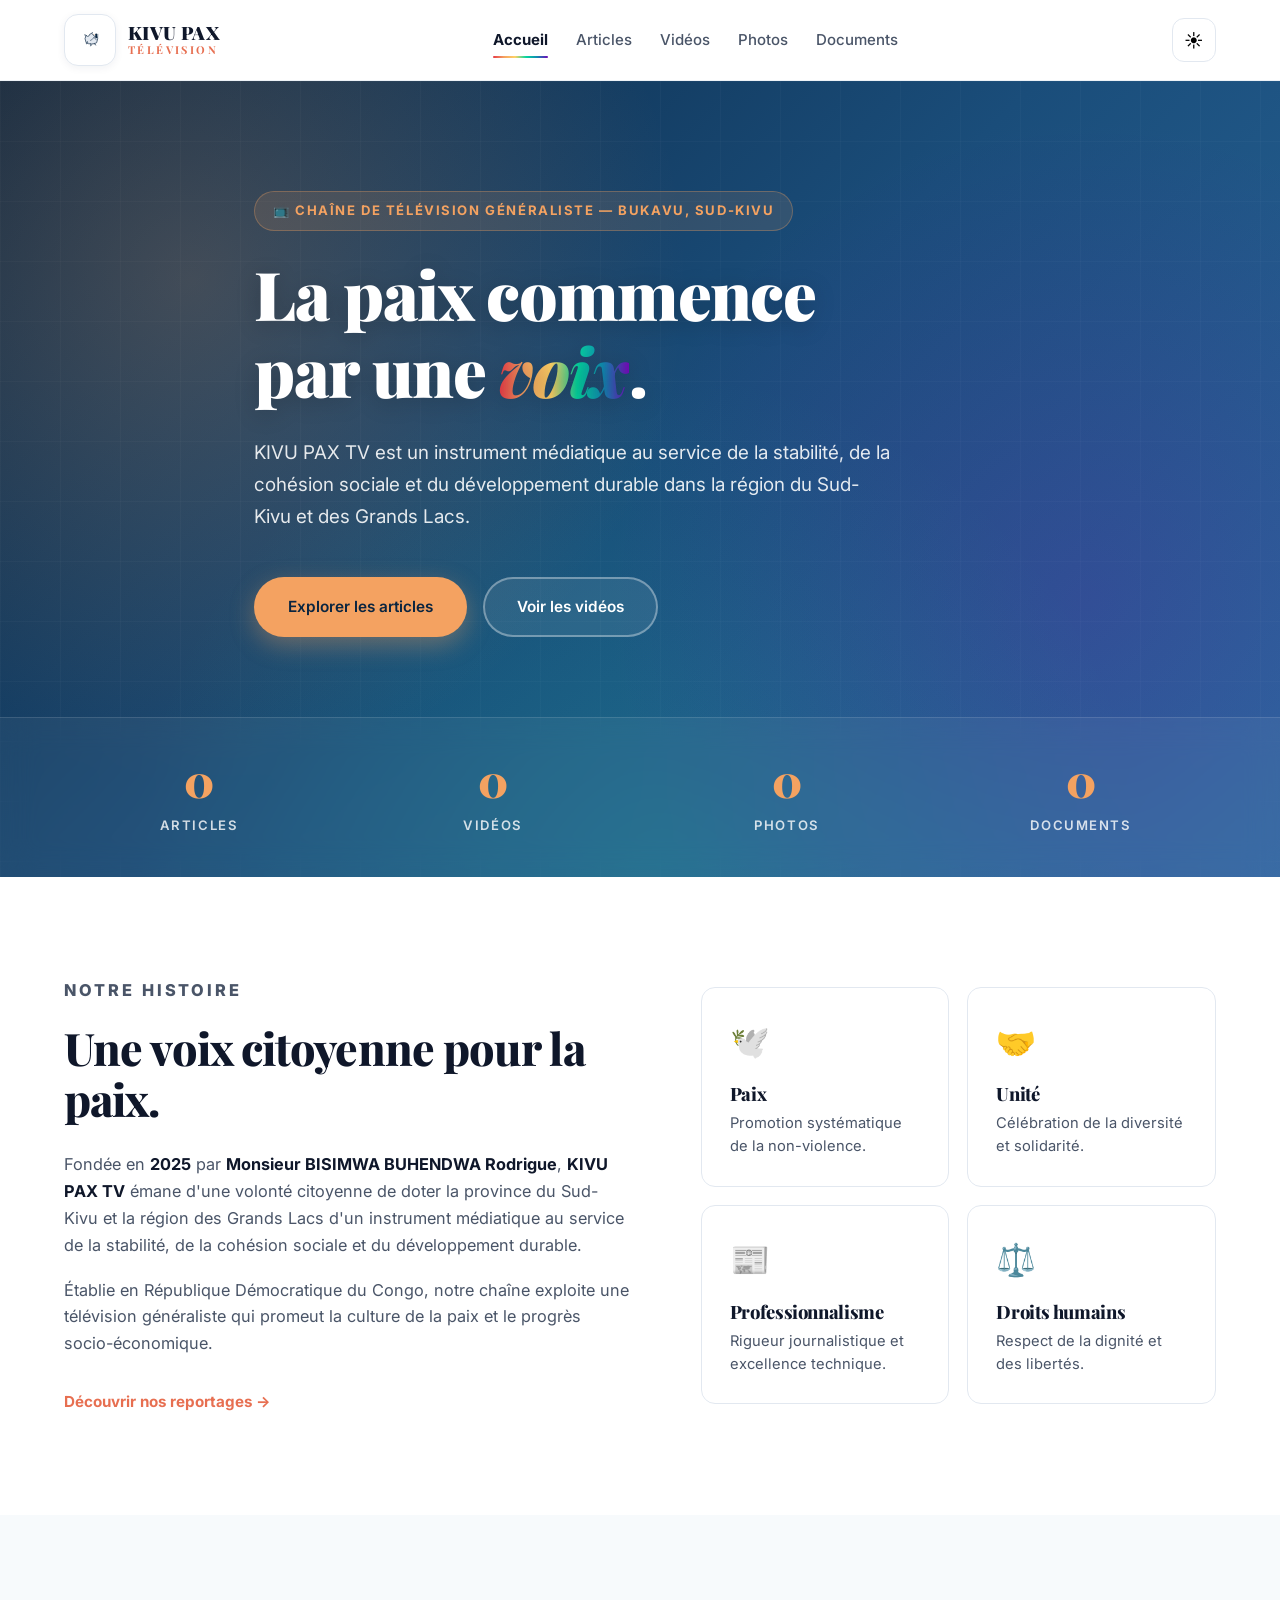
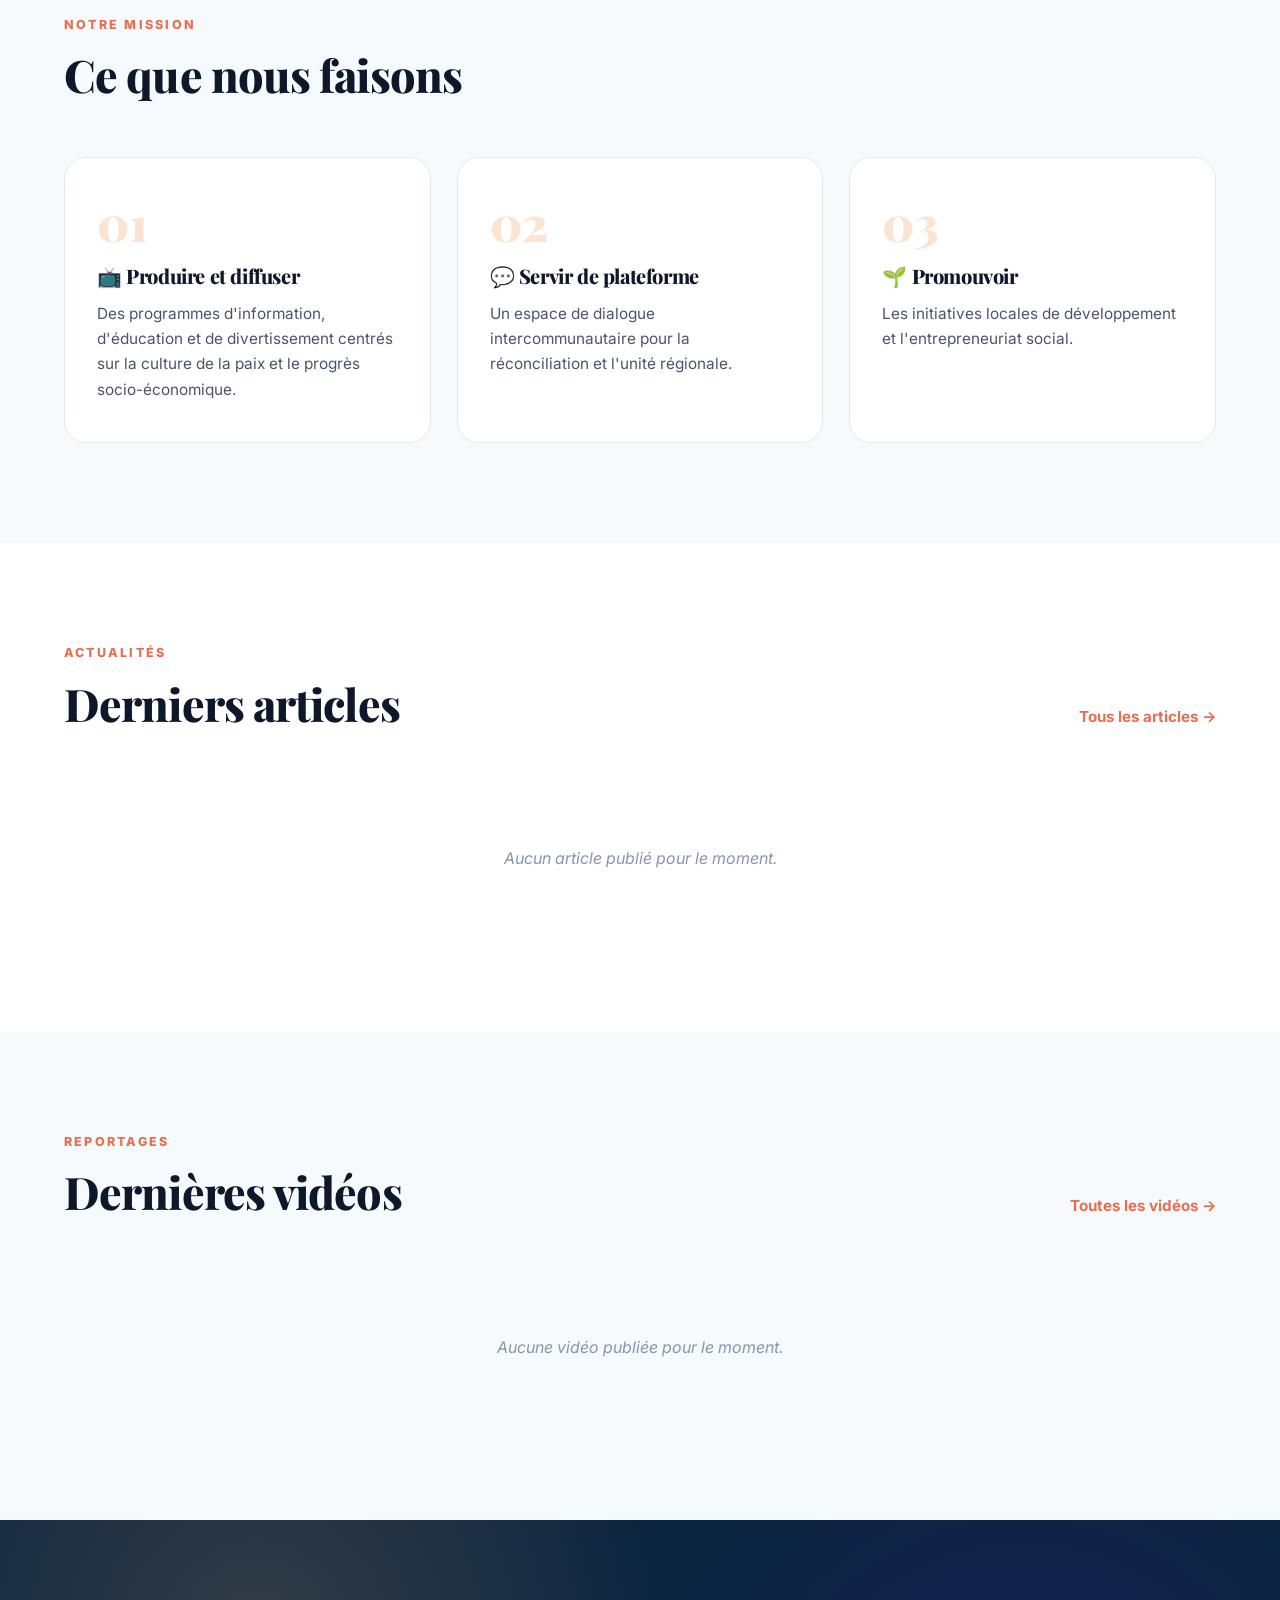
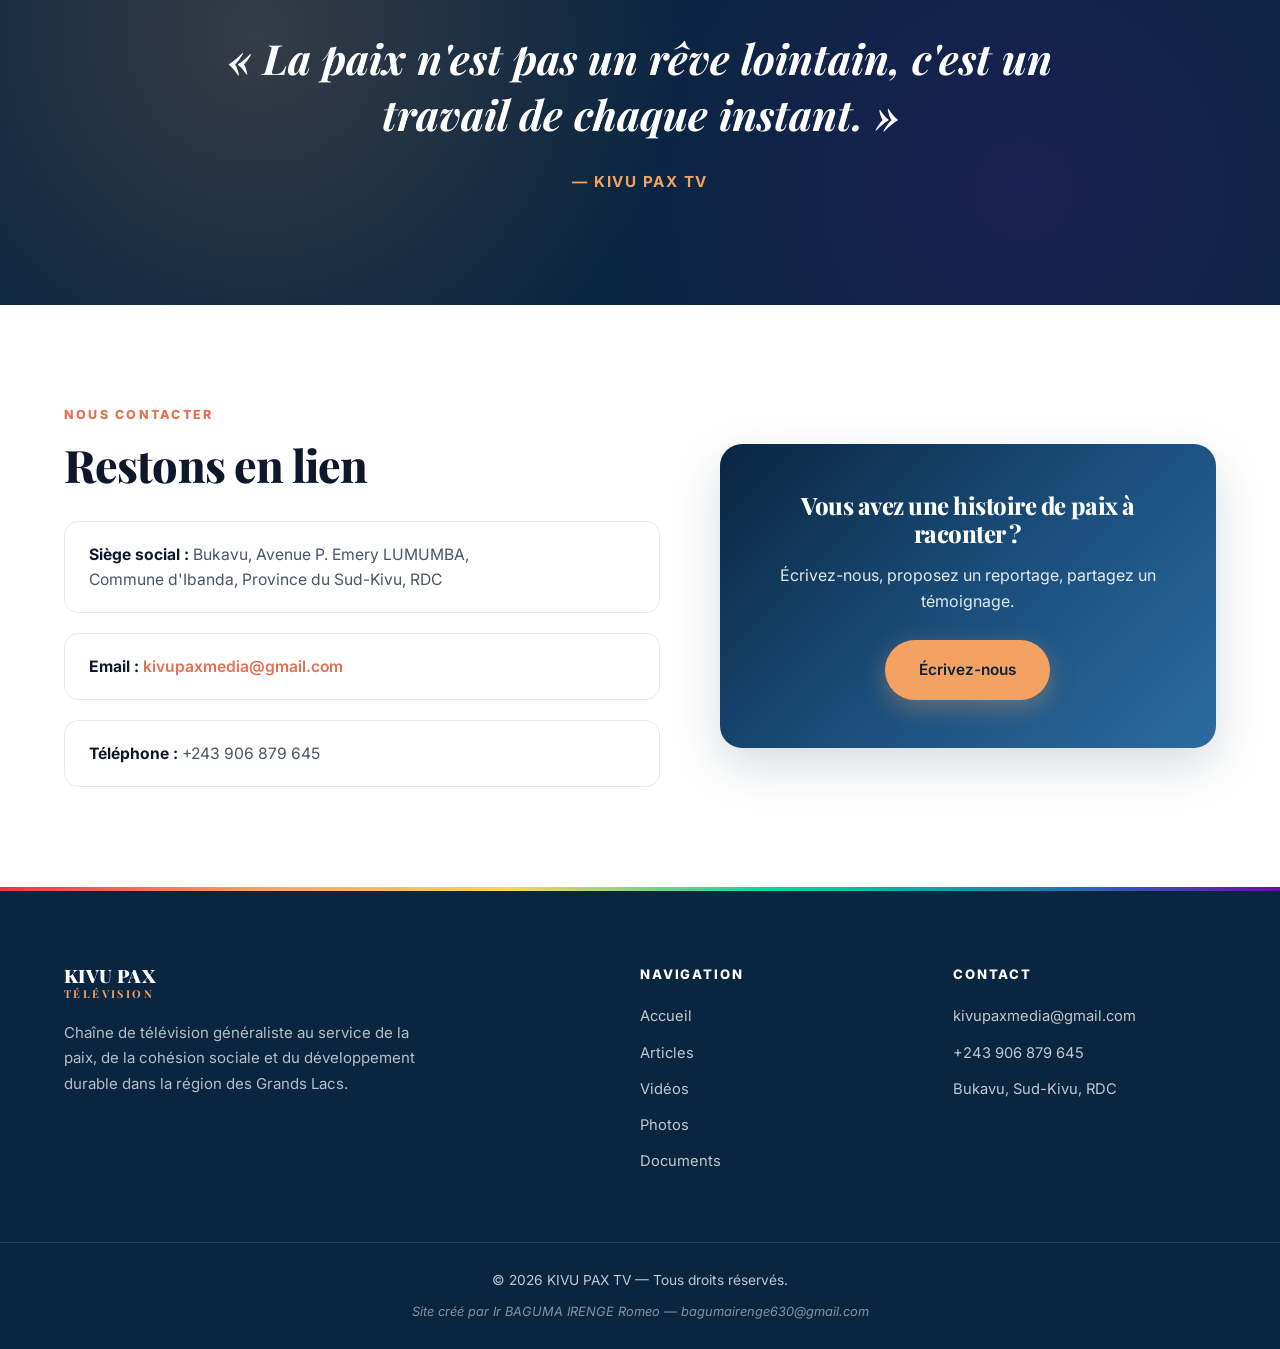
==== index.html @ 6f259f36 "Add files via upload" ====
<!DOCTYPE html>
<html lang="fr" data-theme="light">
<head>
  <meta charset="UTF-8">
  <meta name="viewport" content="width=device-width, initial-scale=1.0">
  <title>KIVU PAX TV — La voix de la paix au Kivu</title>
  <meta name="description" content="KIVU PAX TV, chaîne de télévision généraliste basée à Bukavu, au service de la paix, de la cohésion sociale et du développement durable.">
  <link rel="preconnect" href="https://fonts.googleapis.com">
  <link rel="preconnect" href="https://fonts.gstatic.com" crossorigin>
  <link href="https://fonts.googleapis.com/css2?family=Inter:wght@300;400;500;600;700;800;900&family=Playfair+Display:wght@700;800;900&display=swap" rel="stylesheet">
  <link rel="stylesheet" href="css/style.css">
  <link rel="stylesheet" href="css/responsive.css">
</head>
<body>

  <header class="site-header">
    <div class="container header-inner">
      <a href="index.html" class="logo">
        <span class="logo-mark" aria-hidden="true">
          <svg viewBox="0 0 80 80" xmlns="http://www.w3.org/2000/svg">
            <path d="M 30 45 Q 25 35 30 28 Q 33 32 36 30 Q 38 24 42 24 Q 46 24 48 30 Q 51 32 54 28 Q 59 35 54 45 Q 50 48 42 48 Q 34 48 30 45 Z" fill="#e2e8f0" stroke="#0a2540" stroke-width="1.5" stroke-linejoin="round"/>
            <path d="M 42 24 Q 43 21 45 21 Q 44 23 43 24 Z" fill="#0a2540"/>
            <circle cx="44" cy="22" r="0.8" fill="#0a2540"/>
            <path d="M 46 26 L 49 25 L 49 27 Z" fill="#f4a261"/>
            <path d="M 30 28 Q 28 26 26 27 Q 28 29 30 30 Z" fill="#e2e8f0" stroke="#0a2540" stroke-width="1"/>
            <path d="M 33 42 L 30 48 L 34 46 Z" fill="#cbd5e1" stroke="#0a2540" stroke-width="1"/>
            <path d="M 40 47 L 40 53 L 43 50 Z" fill="#cbd5e1" stroke="#0a2540" stroke-width="1"/>
            <path d="M 48 46 L 52 51 L 50 47 Z" fill="#cbd5e1" stroke="#0a2540" stroke-width="1"/>
            <rect x="51" y="24" width="4" height="11" rx="1.8" fill="#0a2540"/>
            <line x1="55" y1="26" x2="58" y2="26" stroke="#0a2540" stroke-width="1"/>
            <line x1="55" y1="29" x2="58" y2="29" stroke="#0a2540" stroke-width="1"/>
            <line x1="55" y1="32" x2="58" y2="32" stroke="#0a2540" stroke-width="1"/>
            <path d="M 48 33 Q 45 38 40 40" fill="none" stroke="#0a2540" stroke-width="1.2" stroke-linecap="round"/>
            <path d="M 48 33 Q 50 37 53 38" fill="none" stroke="#0a2540" stroke-width="1.2" stroke-linecap="round"/>
          </svg>
        </span>
        <span class="logo-text"><strong>KIVU PAX</strong><em>Télévision</em></span>
      </a>
      <nav class="main-nav" id="mainNav">
        <a href="index.html" class="active">Accueil</a>
        <a href="articles.html">Articles</a>
        <a href="videos.html">Vidéos</a>
        <a href="photos.html">Photos</a>
        <a href="documents.html">Documents</a>
      </nav>
      <div class="header-actions">
        <button class="theme-toggle" id="themeToggle" aria-label="Mode sombre/clair">
          <span class="icon-sun">☀</span>
          <span class="icon-moon">🌙</span>
        </button>
        <button class="menu-toggle" id="menuToggle" aria-label="Menu">☰</button>
      </div>
    </div>
  </header>

  <section class="hero">
    <div class="hero-bg"></div>
    <div class="container hero-content">
      <p class="hero-tag">📺 Chaîne de télévision généraliste — Bukavu, Sud-Kivu</p>
      <h1 class="hero-title">La paix commence<br>par une <span class="text-gradient">voix</span>.</h1>
      <p class="hero-sub">KIVU PAX TV est un instrument médiatique au service de la stabilité, de la cohésion sociale et du développement durable dans la région du Sud-Kivu et des Grands Lacs.</p>
      <div class="hero-actions">
        <a href="articles.html" class="btn btn-primary">Explorer les articles</a>
        <a href="videos.html" class="btn btn-ghost">Voir les vidéos</a>
      </div>
    </div>
    <div class="hero-stats">
      <div class="container stats-grid">
        <div class="stat"><strong id="statArticles">0</strong><span>Articles</span></div>
        <div class="stat"><strong id="statVideos">0</strong><span>Vidéos</span></div>
        <div class="stat"><strong id="statPhotos">0</strong><span>Photos</span></div>
        <div class="stat"><strong id="statDocuments">0</strong><span>Documents</span></div>
      </div>
    </div>
  </section>

  <section class="section">
    <div class="container about-grid">
      <div class="about-text">
        <p class="eyebrow">Notre histoire</p>
        <h2>Une voix citoyenne pour la paix.</h2>
        <p>Fondée en <strong>2025</strong> par <strong>Monsieur BISIMWA BUHENDWA Rodrigue</strong>, <strong>KIVU PAX TV</strong> émane d'une volonté citoyenne de doter la province du Sud-Kivu et la région des Grands Lacs d'un instrument médiatique au service de la stabilité, de la cohésion sociale et du développement durable.</p>
        <p>Établie en République Démocratique du Congo, notre chaîne exploite une télévision généraliste qui promeut la culture de la paix et le progrès socio-économique.</p>
        <a href="articles.html" class="link-arrow">Découvrir nos reportages →</a>
      </div>
      <div class="about-cards">
        <div class="feature-card"><div class="feature-icon">🕊️</div><h3>Paix</h3><p>Promotion systématique de la non-violence.</p></div>
        <div class="feature-card"><div class="feature-icon">🤝</div><h3>Unité</h3><p>Célébration de la diversité et solidarité.</p></div>
        <div class="feature-card"><div class="feature-icon">📰</div><h3>Professionnalisme</h3><p>Rigueur journalistique et excellence technique.</p></div>
        <div class="feature-card"><div class="feature-icon">⚖️</div><h3>Droits humains</h3><p>Respect de la dignité et des libertés.</p></div>
      </div>
    </div>
  </section>

  <section class="section section-alt">
    <div class="container">
      <div class="section-head">
        <div><p class="eyebrow">Notre mission</p><h2>Ce que nous faisons</h2></div>
      </div>
      <div class="mission-grid">
        <div class="mission-card"><span class="mission-num">01</span><h3>📺 Produire et diffuser</h3><p>Des programmes d'information, d'éducation et de divertissement centrés sur la culture de la paix et le progrès socio-économique.</p></div>
        <div class="mission-card"><span class="mission-num">02</span><h3>💬 Servir de plateforme</h3><p>Un espace de dialogue intercommunautaire pour la réconciliation et l'unité régionale.</p></div>
        <div class="mission-card"><span class="mission-num">03</span><h3>🌱 Promouvoir</h3><p>Les initiatives locales de développement et l'entrepreneuriat social.</p></div>
      </div>
    </div>
  </section>

  <section class="section">
    <div class="container">
      <div class="section-head">
        <div><p class="eyebrow">Actualités</p><h2>Derniers articles</h2></div>
        <a href="articles.html" class="link-arrow">Tous les articles →</a>
      </div>
      <div class="card-grid" id="homeArticles"><p class="empty-msg">Chargement des articles…</p></div>
    </div>
  </section>

  <section class="section section-alt">
    <div class="container">
      <div class="section-head">
        <div><p class="eyebrow">Reportages</p><h2>Dernières vidéos</h2></div>
        <a href="videos.html" class="link-arrow">Toutes les vidéos →</a>
      </div>
      <div class="card-grid" id="homeVideos"><p class="empty-msg">Chargement des vidéos…</p></div>
    </div>
  </section>

  <section class="quote-section">
    <div class="container">
      <blockquote>« La paix n'est pas un rêve lointain, c'est un travail de chaque instant. »</blockquote>
      <cite>— KIVU PAX TV</cite>
    </div>
  </section>

  <section class="section">
    <div class="container contact-grid">
      <div class="contact-info">
        <p class="eyebrow">Nous contacter</p>
        <h2>Restons en lien</h2>
        <ul class="contact-list">
          <li><strong>Siège social :</strong> Bukavu, Avenue P. Emery LUMUMBA,<br>Commune d'Ibanda, Province du Sud-Kivu, RDC</li>
          <li><strong>Email :</strong> <a href="mailto:kivupaxmedia@gmail.com">kivupaxmedia@gmail.com</a></li>
          <li><strong>Téléphone :</strong> +243 906 879 645</li>
        </ul>
      </div>
      <div class="contact-cta">
        <h3>Vous avez une histoire de paix à raconter ?</h3>
        <p>Écrivez-nous, proposez un reportage, partagez un témoignage.</p>
        <a href="mailto:kivupaxmedia@gmail.com" class="btn btn-primary">Écrivez-nous</a>
      </div>
    </div>
  </section>

  <footer class="site-footer">
    <div class="container footer-grid">
      <div>
        <a href="index.html" class="logo logo-footer"><span class="logo-text"><strong>KIVU PAX</strong><em>Télévision</em></span></a>
        <p class="footer-desc">Chaîne de télévision généraliste au service de la paix, de la cohésion sociale et du développement durable dans la région des Grands Lacs.</p>
      </div>
      <div>
        <h4>Navigation</h4>
        <ul>
          <li><a href="index.html">Accueil</a></li>
          <li><a href="articles.html">Articles</a></li>
          <li><a href="videos.html">Vidéos</a></li>
          <li><a href="photos.html">Photos</a></li>
          <li><a href="documents.html">Documents</a></li>
        </ul>
      </div>
      <div>
        <h4>Contact</h4>
        <ul>
          <li>kivupaxmedia@gmail.com</li>
          <li>+243 906 879 645</li>
          <li>Bukavu, Sud-Kivu, RDC</li>
        </ul>
      </div>
    </div>
    <div class="footer-bottom">
      <p>© 2026 KIVU PAX TV — Tous droits réservés.</p>
      <p class="credit">Site créé par Ir BAGUMA IRENGE Romeo — bagumairenge630@gmail.com</p>
    </div>
  </footer>

  <script src="js/script.js"></script>
</body>
</html>
---- css/style.css ----
/* ==========================================================================
   KIVU PAX TV — Feuille de style principale
   Design premium avec mode sombre/clair automatique
   ========================================================================== */

/* ===== RESET & VARIABLES ===== */
*, *::before, *::after { margin: 0; padding: 0; box-sizing: border-box; }

:root {
  /* Couleurs — mode clair */
  --bg: #ffffff;
  --bg-alt: #f7fafc;
  --bg-elevated: #ffffff;
  --text: #0f172a;
  --text-soft: #4a5568;
  --text-muted: #8896ab;
  --border: #e2e8f0;
  --border-soft: #edf2f7;

  --primary: #0a2540;
  --primary-mid: #1a4d7a;
  --primary-light: #e8f1f8;

  --accent: #f4a261;
  --accent-dark: #e76f51;
  --accent-light: #ffedd5;

  --gradient-rainbow: linear-gradient(90deg, #e63946 0%, #f4a261 20%, #ffd166 40%, #06d6a0 60%, #118ab2 80%, #7209b7 100%);
  --gradient-hero: linear-gradient(135deg, #0a2540 0%, #1a4d7a 50%, #2c6ba0 100%);

  --radius: 14px;
  --radius-lg: 22px;
  --radius-full: 999px;

  --shadow-sm: 0 2px 8px rgba(10, 37, 64, 0.06);
  --shadow: 0 6px 24px rgba(10, 37, 64, 0.10);
  --shadow-lg: 0 18px 48px rgba(10, 37, 64, 0.16);

  --transition: 0.28s cubic-bezier(0.4, 0, 0.2, 1);
}

[data-theme="dark"] {
  --bg: #0a0f1a;
  --bg-alt: #0f1726;
  --bg-elevated: #151d2e;
  --text: #e8eef7;
  --text-soft: #a0aec0;
  --text-muted: #6b7a90;
  --border: #1f2a3d;
  --border-soft: #182233;

  --primary: #1a4d7a;
  --primary-mid: #4a90c4;
  --primary-light: #142435;

  --accent: #f4a261;
  --accent-dark: #ffb87a;
  --accent-light: #2a1f14;

  --gradient-hero: linear-gradient(135deg, #060b14 0%, #0f1f33 50%, #16334f 100%);

  --shadow-sm: 0 2px 8px rgba(0, 0, 0, 0.3);
  --shadow: 0 6px 24px rgba(0, 0, 0, 0.4);
  --shadow-lg: 0 18px 48px rgba(0, 0, 0, 0.55);
}

html { scroll-behavior: smooth; -webkit-text-size-adjust: 100%; }

body {
  font-family: 'Inter', -apple-system, BlinkMacSystemFont, sans-serif;
  color: var(--text);
  background: var(--bg);
  line-height: 1.65;
  -webkit-font-smoothing: antialiased;
  -moz-osx-font-smoothing: grayscale;
  transition: background-color var(--transition), color var(--transition);
}

img { max-width: 100%; height: auto; display: block; }
a { color: inherit; text-decoration: none; }
button { font-family: inherit; cursor: pointer; border: none; background: none; }

.container {
  max-width: 1200px;
  margin: 0 auto;
  padding: 0 24px;
  width: 100%;
}

/* ===== TYPOGRAPHIE ===== */
h1, h2, h3, h4 {
  font-family: 'Playfair Display', serif;
  font-weight: 800;
  line-height: 1.15;
  color: var(--text);
  letter-spacing: -0.02em;
}

h1 { font-size: clamp(2.4rem, 6vw, 4.2rem); font-weight: 900; }
h2 { font-size: clamp(1.9rem, 4vw, 2.8rem); }
h3 { font-size: clamp(1.15rem, 2vw, 1.4rem); }

.eyebrow {
  font-family: 'Inter', sans-serif;
  font-size: 0.78rem;
  font-weight: 800;
  text-transform: uppercase;
  letter-spacing: 0.18em;
  color: var(--accent-dark);
  margin-bottom: 14px;
}

.text-gradient {
  background: var(--gradient-rainbow);
  -webkit-background-clip: text;
  background-clip: text;
  color: transparent;
  font-style: italic;
}

/* ===== HEADER ===== */
.site-header {
  position: sticky;
  top: 0;
  z-index: 1000;
  background: color-mix(in srgb, var(--bg) 88%, transparent);
  backdrop-filter: blur(16px);
  -webkit-backdrop-filter: blur(16px);
  border-bottom: 1px solid var(--border-soft);
  transition: background-color var(--transition), border-color var(--transition);
}

.header-inner {
  display: flex;
  align-items: center;
  justify-content: space-between;
  padding: 14px 24px;
  gap: 20px;
}

.logo {
  display: flex;
  align-items: center;
  gap: 12px;
  font-family: 'Playfair Display', serif;
  transition: transform var(--transition);
}

.logo:hover { transform: translateY(-1px); }

.logo-mark {
  display: inline-flex;
  align-items: center;
  justify-content: center;
  width: 52px;
  height: 52px;
  background: var(--bg-elevated);
  border-radius: 14px;
  border: 1.5px solid var(--border);
  box-shadow: var(--shadow-sm);
  transition: all var(--transition);
}

.logo-mark svg { width: 70%; height: 70%; }
.logo:hover .logo-mark { box-shadow: var(--shadow); transform: rotate(-4deg); }

.logo-text {
  display: flex;
  flex-direction: column;
  line-height: 1;
}

.logo-text strong {
  font-size: 1.15rem;
  font-weight: 900;
  letter-spacing: 0.02em;
  color: var(--text);
}

.logo-text em {
  font-size: 0.68rem;
  font-style: normal;
  font-weight: 700;
  letter-spacing: 0.22em;
  text-transform: uppercase;
  color: var(--accent-dark);
  margin-top: 3px;
}

.main-nav {
  display: flex;
  gap: 28px;
  align-items: center;
}

.main-nav a {
  font-size: 0.94rem;
  font-weight: 500;
  color: var(--text-soft);
  position: relative;
  transition: color var(--transition);
  padding: 6px 0;
}

.main-nav a::after {
  content: '';
  position: absolute;
  bottom: 0;
  left: 0;
  width: 0;
  height: 2px;
  background: var(--gradient-rainbow);
  transition: width var(--transition);
  border-radius: 2px;
}

.main-nav a:hover { color: var(--text); }
.main-nav a:hover::after { width: 100%; }

.main-nav a.active {
  color: var(--text);
  font-weight: 700;
}

.main-nav a.active::after { width: 100%; }

.header-actions {
  display: flex;
  align-items: center;
  gap: 10px;
}

.theme-toggle {
  position: relative;
  width: 44px;
  height: 44px;
  border-radius: 12px;
  background: var(--bg-elevated);
  border: 1.5px solid var(--border);
  display: flex;
  align-items: center;
  justify-content: center;
  font-size: 1.15rem;
  transition: all var(--transition);
  overflow: hidden;
}

.theme-toggle:hover { border-color: var(--accent); transform: scale(1.05); }

.theme-toggle .icon-sun,
.theme-toggle .icon-moon {
  position: absolute;
  transition: transform var(--transition), opacity var(--transition);
}

[data-theme="light"] .theme-toggle .icon-moon { opacity: 0; transform: translateY(20px); }
[data-theme="dark"] .theme-toggle .icon-sun { opacity: 0; transform: translateY(-20px); }

.menu-toggle {
  display: none;
  width: 44px;
  height: 44px;
  border-radius: 12px;
  background: var(--bg-elevated);
  border: 1.5px solid var(--border);
  font-size: 1.4rem;
  color: var(--text);
  transition: all var(--transition);
}

.menu-toggle:hover { border-color: var(--accent); }

/* ===== HERO ===== */
.hero {
  position: relative;
  background: var(--gradient-hero);
  color: #fff;
  padding: 110px 0 0;
  overflow: hidden;
}

.hero-bg {
  position: absolute;
  inset: 0;
  background-image:
    radial-gradient(circle at 15% 25%, rgba(244, 162, 97, 0.22), transparent 40%),
    radial-gradient(circle at 85% 65%, rgba(114, 9, 183, 0.18), transparent 40%),
    radial-gradient(circle at 50% 100%, rgba(6, 214, 160, 0.15), transparent 50%);
  pointer-events: none;
}

.hero::before {
  content: '';
  position: absolute;
  inset: 0;
  background-image:
    linear-gradient(rgba(255,255,255,0.025) 1px, transparent 1px),
    linear-gradient(90deg, rgba(255,255,255,0.025) 1px, transparent 1px);
  background-size: 60px 60px;
  pointer-events: none;
}

.hero-content {
  position: relative;
  max-width: 820px;
  padding-bottom: 80px;
  z-index: 1;
}

.hero-tag {
  display: inline-block;
  font-size: 0.82rem;
  font-weight: 700;
  letter-spacing: 0.12em;
  text-transform: uppercase;
  color: var(--accent);
  margin-bottom: 24px;
  padding: 8px 18px;
  background: rgba(244, 162, 97, 0.12);
  border: 1px solid rgba(244, 162, 97, 0.3);
  border-radius: var(--radius-full);
  backdrop-filter: blur(8px);
}

.hero-title {
  color: #fff;
  margin-bottom: 28px;
  text-shadow: 0 4px 24px rgba(0,0,0,0.2);
}

.hero-sub {
  font-size: clamp(1rem, 1.5vw, 1.18rem);
  color: rgba(255, 255, 255, 0.88);
  max-width: 640px;
  margin-bottom: 44px;
  line-height: 1.7;
}

.hero-actions {
  display: flex;
  gap: 16px;
  flex-wrap: wrap;
}

/* ===== BOUTONS ===== */
.btn {
  display: inline-flex;
  align-items: center;
  gap: 8px;
  padding: 15px 32px;
  border-radius: var(--radius-full);
  font-weight: 600;
  font-size: 0.96rem;
  transition: all var(--transition);
  border: 2px solid transparent;
  cursor: pointer;
  position: relative;
  overflow: hidden;
}

.btn-primary {
  background: var(--accent);
  color: #0a2540;
  box-shadow: 0 8px 24px rgba(244, 162, 97, 0.35);
}

.btn-primary:hover {
  background: var(--accent-dark);
  transform: translateY(-3px);
  box-shadow: 0 14px 32px rgba(244, 162, 97, 0.5);
}

.btn-ghost {
  background: rgba(255, 255, 255, 0.08);
  color: #fff;
  border-color: rgba(255, 255, 255, 0.35);
  backdrop-filter: blur(10px);
}

.btn-ghost:hover {
  background: rgba(255, 255, 255, 0.15);
  border-color: #fff;
  transform: translateY(-3px);
}

/* ===== HERO STATS ===== */
.hero-stats {
  position: relative;
  background: rgba(255, 255, 255, 0.05);
  backdrop-filter: blur(16px);
  border-top: 1px solid rgba(255, 255, 255, 0.12);
  padding: 40px 0;
  z-index: 1;
}

.stats-grid {
  display: grid;
  grid-template-columns: repeat(4, 1fr);
  gap: 24px;
  text-align: center;
}

.stat strong {
  display: block;
  font-family: 'Playfair Display', serif;
  font-size: clamp(2rem, 3.5vw, 2.8rem);
  font-weight: 900;
  color: var(--accent);
  line-height: 1;
  margin-bottom: 8px;
}

.stat span {
  font-size: 0.82rem;
  color: rgba(255, 255, 255, 0.8);
  text-transform: uppercase;
  letter-spacing: 0.12em;
  font-weight: 600;
}

/* ===== SECTIONS ===== */
.section { padding: 100px 0; }
.section-alt { background: var(--bg-alt); transition: background-color var(--transition); }

.section-head {
  display: flex;
  justify-content: space-between;
  align-items: flex-end;
  margin-bottom: 56px;
  gap: 24px;
  flex-wrap: wrap;
}

.link-arrow {
  font-weight: 700;
  color: var(--accent-dark);
  font-size: 0.95rem;
  transition: all var(--transition);
  display: inline-flex;
  align-items: center;
  gap: 6px;
}

.link-arrow:hover { gap: 12px; color: var(--accent); }

/* ===== ABOUT ===== */
.about-grid {
  display: grid;
  grid-template-columns: 1.1fr 1fr;
  gap: 70px;
  align-items: center;
}

.about-text h2 { margin-bottom: 26px; }
.about-text p { color: var(--text-soft); margin-bottom: 18px; font-size: 1.02rem; }
.about-text strong { color: var(--text); font-weight: 700; }
.about-text .link-arrow { margin-top: 14px; }

.about-cards {
  display: grid;
  grid-template-columns: repeat(2, 1fr);
  gap: 18px;
}

.feature-card {
  background: var(--bg-elevated);
  border: 1px solid var(--border);
  border-radius: var(--radius);
  padding: 28px;
  transition: all var(--transition);
  position: relative;
  overflow: hidden;
}

.feature-card::before {
  content: '';
  position: absolute;
  top: 0;
  left: 0;
  width: 4px;
  height: 100%;
  background: var(--gradient-rainbow);
  opacity: 0;
  transition: opacity var(--transition);
}

.feature-card:hover {
  transform: translateY(-6px);
  box-shadow: var(--shadow-lg);
  border-color: var(--accent);
}

.feature-card:hover::before { opacity: 1; }

.feature-icon {
  font-size: 2rem;
  margin-bottom: 14px;
  display: block;
}

.feature-card h3 {
  font-size: 1.15rem;
  margin-bottom: 8px;
  color: var(--text);
}

.feature-card p {
  color: var(--text-soft);
  font-size: 0.92rem;
  line-height: 1.55;
}

/* ===== MISSION ===== */
.mission-grid {
  display: grid;
  grid-template-columns: repeat(3, 1fr);
  gap: 26px;
}

.mission-card {
  background: var(--bg-elevated);
  border: 1px solid var(--border);
  border-radius: var(--radius-lg);
  padding: 40px 32px;
  transition: all var(--transition);
  position: relative;
  overflow: hidden;
}

.mission-card:hover {
  transform: translateY(-8px);
  box-shadow: var(--shadow-lg);
  border-color: var(--accent);
}

.mission-num {
  display: block;
  font-family: 'Playfair Display', serif;
  font-size: 3rem;
  font-weight: 900;
  color: var(--accent);
  opacity: 0.28;
  line-height: 1;
  margin-bottom: 18px;
}

.mission-card h3 {
  font-size: 1.25rem;
  margin-bottom: 14px;
  color: var(--text);
}

.mission-card p {
  color: var(--text-soft);
  font-size: 0.96rem;
  line-height: 1.65;
}

/* ===== CARTES CONTENU ===== */
.card-grid {
  display: grid;
  grid-template-columns: repeat(auto-fill, minmax(320px, 1fr));
  gap: 30px;
}

.card {
  background: var(--bg-elevated);
  border-radius: var(--radius-lg);
  overflow: hidden;
  box-shadow: var(--shadow-sm);
  transition: all var(--transition);
  display: flex;
  flex-direction: column;
  border: 1px solid var(--border-soft);
}

.card:hover {
  transform: translateY(-8px);
  box-shadow: var(--shadow-lg);
  border-color: var(--accent);
}

.card-media {
  position: relative;
  aspect-ratio: 16 / 10;
  background: var(--primary-light);
  overflow: hidden;
}

.card-media img {
  width: 100%;
  height: 100%;
  object-fit: cover;
  transition: transform 0.6s cubic-bezier(0.4, 0, 0.2, 1);
}

.card:hover .card-media img { transform: scale(1.08); }

.card-category {
  position: absolute;
  top: 16px;
  left: 16px;
  background: var(--accent);
  color: #0a2540;
  padding: 6px 16px;
  border-radius: var(--radius-full);
  font-size: 0.72rem;
  font-weight: 800;
  text-transform: uppercase;
  letter-spacing: 0.08em;
  box-shadow: 0 4px 12px rgba(0,0,0,0.15);
}

.card-body {
  padding: 26px;
  display: flex;
  flex-direction: column;
  flex: 1;
}

.card-date {
  font-size: 0.82rem;
  color: var(--text-muted);
  margin-bottom: 12px;
  font-weight: 500;
  text-transform: uppercase;
  letter-spacing: 0.06em;
}

.card-body h3 {
  font-size: 1.28rem;
  margin-bottom: 14px;
  line-height: 1.3;
  color: var(--text);
}

.card-body p {
  color: var(--text-soft);
  font-size: 0.95rem;
  flex: 1;
  margin-bottom: 20px;
  line-height: 1.6;
}

.card-link {
  font-weight: 700;
  color: var(--accent-dark);
  font-size: 0.92rem;
  transition: all var(--transition);
  display: inline-flex;
  align-items: center;
  gap: 6px;
}

.card-link:hover { gap: 12px; color: var(--accent); }

/* ===== VIDÉO PLAY ===== */
.video-play {
  position: absolute;
  inset: 0;
  display: flex;
  align-items: center;
  justify-content: center;
  background: rgba(10, 37, 64, 0.28);
  transition: background var(--transition);
}

.card:hover .video-play { background: rgba(10, 37, 64, 0.5); }

.video-play::after {
  content: '▶';
  width: 68px;
  height: 68px;
  border-radius: 50%;
  background: #fff;
  color: var(--primary);
  display: flex;
  align-items: center;
  justify-content: center;
  font-size: 1.5rem;
  padding-left: 5px;
  box-shadow: 0 10px 30px rgba(0, 0, 0, 0.3);
  transition: transform var(--transition);
}

.card:hover .video-play::after { transform: scale(1.12); }

/* ===== PAGE HERO ===== */
.page-hero {
  background: var(--gradient-hero);
  color: #fff;
  padding: 90px 0 80px;
  position: relative;
  overflow: hidden;
}

.page-hero::before {
  content: '';
  position: absolute;
  inset: 0;
  background-image:
    radial-gradient(circle at 20% 40%, rgba(244, 162, 97, 0.15), transparent 45%),
    radial-gradient(circle at 80% 60%, rgba(114, 9, 183, 0.12), transparent 45%);
}

.page-hero .container { position: relative; z-index: 1; }
.page-hero h1 { color: #fff; margin-bottom: 18px; }
.page-hero .eyebrow { color: var(--accent); }

.page-sub {
  color: rgba(255, 255, 255, 0.88);
  max-width: 640px;
  font-size: 1.05rem;
  line-height: 1.7;
}

/* ===== FILTRES ===== */
.filters {
  display: flex;
  gap: 10px;
  flex-wrap: wrap;
  margin-bottom: 44px;
}

.filter-btn {
  padding: 10px 22px;
  border-radius: var(--radius-full);
  border: 1.5px solid var(--border);
  background: var(--bg-elevated);
  color: var(--text-soft);
  font-weight: 600;
  font-size: 0.88rem;
  cursor: pointer;
  transition: all var(--transition);
}

.filter-btn:hover {
  border-color: var(--accent);
  color: var(--accent-dark);
  transform: translateY(-2px);
}

.filter-btn.active {
  background: var(--primary);
  color: #fff;
  border-color: var(--primary);
  box-shadow: 0 6px 18px rgba(10, 37, 64, 0.25);
}

[data-theme="dark"] .filter-btn.active { background: var(--accent); color: #0a2540; }

/* ===== GALERIE PHOTO ===== */
.photo-grid {
  display: grid;
  grid-template-columns: repeat(auto-fill, minmax(260px, 1fr));
  gap: 18px;
}

.photo-item {
  position: relative;
  aspect-ratio: 1;
  border-radius: var(--radius);
  overflow: hidden;
  cursor: pointer;
  background: var(--primary-light);
}

.photo-item img {
  width: 100%;
  height: 100%;
  object-fit: cover;
  transition: transform 0.6s cubic-bezier(0.4, 0, 0.2, 1);
}

.photo-item:hover img { transform: scale(1.1); }

.photo-overlay {
  position: absolute;
  inset: 0;
  background: linear-gradient(to top, rgba(10, 37, 64, 0.9), transparent 60%);
  display: flex;
  align-items: flex-end;
  padding: 22px;
  opacity: 0;
  transition: opacity var(--transition);
}

.photo-item:hover .photo-overlay { opacity: 1; }

.photo-overlay p {
  color: #fff;
  font-weight: 600;
  font-size: 0.95rem;
}

/* ===== LIGHTBOX ===== */
.lightbox {
  position: fixed;
  inset: 0;
  background: rgba(5, 10, 20, 0.96);
  display: none;
  align-items: center;
  justify-content: center;
  flex-direction: column;
  z-index: 9999;
  padding: 40px 20px;
  backdrop-filter: blur(8px);
}

.lightbox.open { display: flex; animation: fadeIn 0.3s ease; }

@keyframes fadeIn { from { opacity: 0; } to { opacity: 1; } }

.lightbox img {
  max-width: 90%;
  max-height: 78vh;
  border-radius: 10px;
  box-shadow: 0 24px 80px rgba(0, 0, 0, 0.6);
}

.lightbox p {
  color: #fff;
  margin-top: 22px;
  font-size: 1rem;
  text-align: center;
}

.lightbox-close {
  position: absolute;
  top: 24px;
  right: 32px;
  color: #fff;
  font-size: 2.6rem;
  line-height: 1;
  transition: transform var(--transition);
}

.lightbox-close:hover { transform: rotate(90deg); }

/* ===== DOCUMENTS ===== */
.doc-list { display: grid; gap: 18px; }

.doc-item {
  display: flex;
  align-items: center;
  gap: 26px;
  background: var(--bg-elevated);
  border: 1px solid var(--border);
  border-radius: var(--radius);
  padding: 26px 30px;
  transition: all var(--transition);
}

.doc-item:hover {
  border-color: var(--accent);
  box-shadow: var(--shadow);
  transform: translateY(-3px);
}

.doc-icon {
  flex-shrink: 0;
  width: 58px;
  height: 58px;
  border-radius: 12px;
  background: var(--primary-light);
  display: flex;
  align-items: center;
  justify-content: center;
  font-size: 1.7rem;
  transition: transform var(--transition);
}

.doc-item:hover .doc-icon { transform: scale(1.08); }

.doc-info { flex: 1; }
.doc-info h3 { font-size: 1.18rem; margin-bottom: 6px; color: var(--text); }
.doc-info p { color: var(--text-soft); font-size: 0.92rem; }

.doc-download {
  flex-shrink: 0;
  padding: 12px 26px;
  background: var(--primary);
  color: #fff;
  border-radius: var(--radius-full);
  font-weight: 600;
  font-size: 0.88rem;
  transition: all var(--transition);
  display: inline-block;
}

.doc-download:hover {
  background: var(--accent-dark);
  transform: translateY(-2px);
  box-shadow: 0 8px 20px rgba(244, 162, 97, 0.4);
}

/* ===== CITATION ===== */
.quote-section {
  background: var(--primary);
  color: #fff;
  padding: 110px 0;
  text-align: center;
  position: relative;
  overflow: hidden;
}

.quote-section::before {
  content: '';
  position: absolute;
  inset: 0;
  background:
    radial-gradient(circle at 20% 30%, rgba(244, 162, 97, 0.18), transparent 40%),
    radial-gradient(circle at 80% 70%, rgba(114, 9, 183, 0.15), transparent 40%);
}

[data-theme="dark"] .quote-section { background: var(--bg-alt); }

.quote-section blockquote {
  position: relative;
  font-family: 'Playfair Display', serif;
  font-size: clamp(1.6rem, 3.8vw, 2.6rem);
  font-style: italic;
  font-weight: 700;
  max-width: 900px;
  margin: 0 auto 26px;
  line-height: 1.35;
  z-index: 1;
}

.quote-section cite {
  position: relative;
  font-style: normal;
  color: var(--accent);
  font-weight: 700;
  letter-spacing: 0.1em;
  font-size: 0.95rem;
  z-index: 1;
}

/* ===== CONTACT ===== */
.contact-grid {
  display: grid;
  grid-template-columns: 1.2fr 1fr;
  gap: 60px;
  align-items: center;
}

.contact-info h2 { margin-bottom: 30px; }

.contact-list {
  list-style: none;
  display: grid;
  gap: 20px;
}

.contact-list li {
  padding: 20px 24px;
  background: var(--bg-elevated);
  border: 1px solid var(--border);
  border-radius: var(--radius);
  color: var(--text-soft);
  font-size: 0.98rem;
  line-height: 1.6;
  transition: all var(--transition);
}

.contact-list li:hover {
  border-color: var(--accent);
  transform: translateX(6px);
}

.contact-list strong { color: var(--text); }
.contact-list a { color: var(--accent-dark); font-weight: 600; }
.contact-list a:hover { text-decoration: underline; }

.contact-cta {
  background: var(--gradient-hero);
  color: #fff;
  border-radius: var(--radius-lg);
  padding: 48px 40px;
  text-align: center;
  box-shadow: var(--shadow-lg);
}

.contact-cta h3 {
  color: #fff;
  font-size: 1.5rem;
  margin-bottom: 14px;
}

.contact-cta p {
  color: rgba(255,255,255,0.88);
  margin-bottom: 26px;
}

/* ===== FOOTER ===== */
.site-footer {
  background: var(--primary);
  color: rgba(255, 255, 255, 0.75);
  padding: 80px 0 0;
  position: relative;
}

[data-theme="dark"] .site-footer { background: #060b14; }

.site-footer::before {
  content: '';
  position: absolute;
  top: 0;
  left: 0;
  right: 0;
  height: 4px;
  background: var(--gradient-rainbow);
}

.footer-grid {
  display: grid;
  grid-template-columns: 2fr 1fr 1fr;
  gap: 50px;
  padding-bottom: 56px;
}

.logo-footer { color: #fff; margin-bottom: 20px; }
.logo-footer .logo-text strong { color: #fff; }
.logo-footer .logo-text em { color: var(--accent); }

.footer-desc {
  font-size: 0.94rem;
  line-height: 1.7;
  max-width: 380px;
  color: rgba(255,255,255,0.7);
}

.site-footer h4 {
  color: #fff;
  font-family: 'Inter', sans-serif;
  font-size: 0.82rem;
  text-transform: uppercase;
  letter-spacing: 0.14em;
  margin-bottom: 22px;
  font-weight: 800;
}

.site-footer ul { list-style: none; }
.site-footer ul li { margin-bottom: 12px; font-size: 0.92rem; }
.site-footer ul a { transition: color var(--transition); }
.site-footer ul a:hover { color: var(--accent); }

.footer-bottom {
  border-top: 1px solid rgba(255, 255, 255, 0.12);
  padding: 26px 0;
  text-align: center;
  font-size: 0.86rem;
}

.footer-bottom .credit {
  margin-top: 10px;
  font-size: 0.8rem;
  color: rgba(255, 255, 255, 0.5);
  font-style: italic;
}

/* ===== MESSAGES VIDES ===== */
.empty-msg {
  grid-column: 1 / -1;
  text-align: center;
  color: var(--text-muted);
  padding: 60px 20px;
  font-style: italic;
  font-size: 1rem;
}

/* ===== ANIMATIONS ===== */
@keyframes slideUp {
  from { opacity: 0; transform: translateY(30px); }
  to { opacity: 1; transform: translateY(0); }
}

.section, .hero-content, .page-hero .container {
  animation: slideUp 0.7s ease both;
}

.card, .feature-card, .mission-card, .doc-item {
  animation: slideUp 0.5s ease both;
}
---- css/responsive.css ----
/* ==========================================================================
   KIVU PAX TV — Feuille de style responsive
   Adaptation mobile, tablette et grands écrans
   ========================================================================== */

/* ===== GRANDS ÉCRANS (au-delà de 1400px) ===== */
@media (min-width: 1400px) {
  .container { max-width: 1320px; }
  .hero-content { max-width: 900px; }
  .card-grid { grid-template-columns: repeat(auto-fill, minmax(360px, 1fr)); }
  .photo-grid { grid-template-columns: repeat(auto-fill, minmax(300px, 1fr)); }
}

/* ===== TABLETTES (768px à 1024px) ===== */
@media (max-width: 1024px) {
  .about-grid { grid-template-columns: 1fr; gap: 50px; }
  .contact-grid { grid-template-columns: 1fr; gap: 40px; }
  .mission-grid { grid-template-columns: repeat(2, 1fr); }
  .footer-grid { grid-template-columns: 1.5fr 1fr 1fr; gap: 40px; }
  .section { padding: 80px 0; }
  .hero { padding-top: 80px; }
  .hero-content { padding-bottom: 60px; }
}

/* ===== MOBILES ET PETITES TABLETTES (max 900px) ===== */
@media (max-width: 900px) {
  .stats-grid { grid-template-columns: repeat(2, 1fr); gap: 28px; }
  .stat strong { font-size: 2.2rem; }
  .about-cards { grid-template-columns: repeat(2, 1fr); }
  .footer-grid { grid-template-columns: 1fr 1fr; gap: 36px; }
  .footer-desc { max-width: 100%; }
  .section-head { margin-bottom: 40px; }
}

/* ===== MOBILES (max 720px) — LE CŒUR DU RESPONSIVE ===== */
@media (max-width: 720px) {

  /* --- Container --- */
  .container { padding: 0 18px; }

  /* --- Header --- */
  .header-inner { padding: 12px 18px; gap: 12px; }

  .logo-mark { width: 44px; height: 44px; }
  .logo-text strong { font-size: 1rem; }
  .logo-text em { font-size: 0.62rem; letter-spacing: 0.18em; }

  .theme-toggle, .menu-toggle { width: 40px; height: 40px; }
  .theme-toggle { font-size: 1rem; }
  .menu-toggle { font-size: 1.2rem; display: flex; align-items: center; justify-content: center; }

  /* --- Menu mobile --- */
  .main-nav {
    position: fixed;
    top: 68px;
    left: 0;
    right: 0;
    background: var(--bg);
    flex-direction: column;
    align-items: stretch;
    gap: 0;
    padding: 10px 18px 18px;
    border-bottom: 1px solid var(--border);
    box-shadow: var(--shadow-lg);
    transform: translateY(-120%);
    transition: transform 0.35s cubic-bezier(0.4, 0, 0.2, 1);
    max-height: calc(100vh - 68px);
    overflow-y: auto;
    z-index: 999;
  }

  .main-nav.open { transform: translateY(0); }

  .main-nav a {
    padding: 15px 4px;
    width: 100%;
    border-bottom: 1px solid var(--border-soft);
    font-size: 1rem;
  }

  .main-nav a:last-child { border-bottom: none; }
  .main-nav a::after { display: none; }
  .main-nav a.active { color: var(--accent-dark); }

  /* --- Hero --- */
  .hero { padding: 60px 0 0; }
  .hero-content { padding-bottom: 50px; }

  .hero-tag {
    font-size: 0.7rem;
    padding: 6px 14px;
    letter-spacing: 0.08em;
  }

  .hero-title { font-size: clamp(1.9rem, 8vw, 2.6rem); margin-bottom: 20px; }

  .hero-sub {
    font-size: 0.98rem;
    margin-bottom: 32px;
    line-height: 1.6;
  }

  .hero-actions { flex-direction: column; gap: 12px; }
  .hero-actions .btn { width: 100%; justify-content: center; }

  /* --- Stats --- */
  .hero-stats { padding: 30px 0; }
  .stats-grid { grid-template-columns: repeat(2, 1fr); gap: 20px; }
  .stat strong { font-size: 1.9rem; }
  .stat span { font-size: 0.72rem; letter-spacing: 0.08em; }

  /* --- Sections --- */
  .section { padding: 60px 0; }
  .section-head { margin-bottom: 32px; }
  .section-head h2 { font-size: 1.7rem; }

  /* --- About --- */
  .about-grid { gap: 36px; }
  .about-text h2 { font-size: 1.7rem; margin-bottom: 18px; }
  .about-text p { font-size: 0.96rem; }

  .about-cards { grid-template-columns: 1fr; gap: 14px; }
  .feature-card { padding: 22px; }
  .feature-icon { font-size: 1.7rem; margin-bottom: 10px; }
  .feature-card h3 { font-size: 1.05rem; }
  .feature-card p { font-size: 0.88rem; }

  /* --- Mission --- */
  .mission-grid { grid-template-columns: 1fr; gap: 16px; }
  .mission-card { padding: 30px 24px; }
  .mission-num { font-size: 2.4rem; margin-bottom: 12px; }
  .mission-card h3 { font-size: 1.1rem; }
  .mission-card p { font-size: 0.92rem; }

  /* --- Cards --- */
  .card-grid {
    grid-template-columns: 1fr;
    gap: 22px;
  }

  .card-body { padding: 22px; }
  .card-body h3 { font-size: 1.15rem; }
  .card-body p { font-size: 0.92rem; }
  .card-media { aspect-ratio: 16 / 10; }
  .video-play::after { width: 56px; height: 56px; font-size: 1.2rem; }

  /* --- Page hero --- */
  .page-hero { padding: 60px 0 50px; }
  .page-hero h1 { font-size: clamp(1.8rem, 7vw, 2.4rem); }
  .page-sub { font-size: 0.98rem; }

  /* --- Filtres --- */
  .filters {
    gap: 8px;
    margin-bottom: 30px;
    overflow-x: auto;
    flex-wrap: nowrap;
    padding-bottom: 8px;
    -webkit-overflow-scrolling: touch;
    scrollbar-width: none;
  }

  .filters::-webkit-scrollbar { display: none; }

  .filter-btn {
    flex-shrink: 0;
    padding: 9px 18px;
    font-size: 0.84rem;
  }

  /* --- Galerie photo --- */
  .photo-grid {
    grid-template-columns: repeat(2, 1fr);
    gap: 10px;
  }

  .photo-overlay { padding: 14px; opacity: 1; background: linear-gradient(to top, rgba(10, 37, 64, 0.75), transparent 55%); }
  .photo-overlay p { font-size: 0.82rem; }

  /* --- Lightbox --- */
  .lightbox { padding: 20px 14px; }
  .lightbox img { max-width: 100%; max-height: 72vh; }
  .lightbox-close { top: 12px; right: 18px; font-size: 2rem; }
  .lightbox p { font-size: 0.92rem; margin-top: 16px; }

  /* --- Documents --- */
  .doc-item {
    flex-direction: column;
    align-items: flex-start;
    padding: 22px;
    gap: 16px;
  }

  .doc-icon { width: 48px; height: 48px; font-size: 1.4rem; }
  .doc-info h3 { font-size: 1.05rem; }
  .doc-info p { font-size: 0.88rem; }

  .doc-download {
    width: 100%;
    text-align: center;
    padding: 14px;
  }

  /* --- Citation --- */
  .quote-section { padding: 70px 0; }
  .quote-section blockquote { font-size: 1.35rem; line-height: 1.4; }
  .quote-section cite { font-size: 0.85rem; }

  /* --- Contact --- */
  .contact-grid { gap: 30px; }
  .contact-info h2 { font-size: 1.6rem; margin-bottom: 22px; }
  .contact-list li { padding: 16px 18px; font-size: 0.92rem; }
  .contact-cta { padding: 36px 26px; }
  .contact-cta h3 { font-size: 1.25rem; }
  .contact-cta p { font-size: 0.92rem; }

  /* --- Footer --- */
  .site-footer { padding: 55px 0 0; }
  .footer-grid {
    grid-template-columns: 1fr;
    gap: 32px;
    padding-bottom: 40px;
  }

  .footer-desc { font-size: 0.9rem; }
  .site-footer h4 { font-size: 0.78rem; margin-bottom: 16px; }
  .site-footer ul li { font-size: 0.88rem; }
  .footer-bottom { padding: 22px 0; font-size: 0.8rem; }
  .footer-bottom .credit { font-size: 0.75rem; }
}

/* ===== TRÈS PETITS MOBILES (max 400px) ===== */
@media (max-width: 400px) {
  .container { padding: 0 14px; }
  .logo-text strong { font-size: 0.92rem; }
  .logo-text em { font-size: 0.58rem; letter-spacing: 0.14em; }
  .logo-mark { width: 40px; height: 40px; }

  .hero-title { font-size: 1.7rem; }
  .hero-sub { font-size: 0.92rem; }

  .stats-grid { gap: 14px; }
  .stat strong { font-size: 1.7rem; }
  .stat span { font-size: 0.68rem; }

  .photo-grid { grid-template-columns: 1fr; }
  .photo-overlay p { font-size: 0.85rem; }

  .section { padding: 50px 0; }
  .section-head h2 { font-size: 1.5rem; }
  .page-hero h1 { font-size: 1.6rem; }

  .btn { padding: 13px 24px; font-size: 0.9rem; }

  .contact-cta { padding: 30px 20px; }
  .contact-cta h3 { font-size: 1.15rem; }
}

/* ===== ORIENTATION PAYSAGE SUR MOBILE ===== */
@media (max-width: 900px) and (orientation: landscape) {
  .hero { padding-top: 50px; }
  .hero-content { padding-bottom: 40px; }
  .hero-title { font-size: 2rem; }
  .main-nav { max-height: 70vh; overflow-y: auto; }
}

/* ===== ACCESSIBILITÉ — Réduction des animations ===== */
@media (prefers-reduced-motion: reduce) {
  *, *::before, *::after {
    animation-duration: 0.01ms !important;
    animation-iteration-count: 1 !important;
    transition-duration: 0.01ms !important;
    scroll-behavior: auto !important;
  }
}

/* ===== IMPRESSION ===== */
@media print {
  .site-header, .site-footer, .hero-actions, .theme-toggle, .menu-toggle,
  .filters, .lightbox, .contact-cta { display: none !important; }
  body { color: #000; background: #fff; }
  .card, .doc-item { box-shadow: none; border: 1px solid #ccc; }
  a { color: #000; text-decoration: underline; }
}
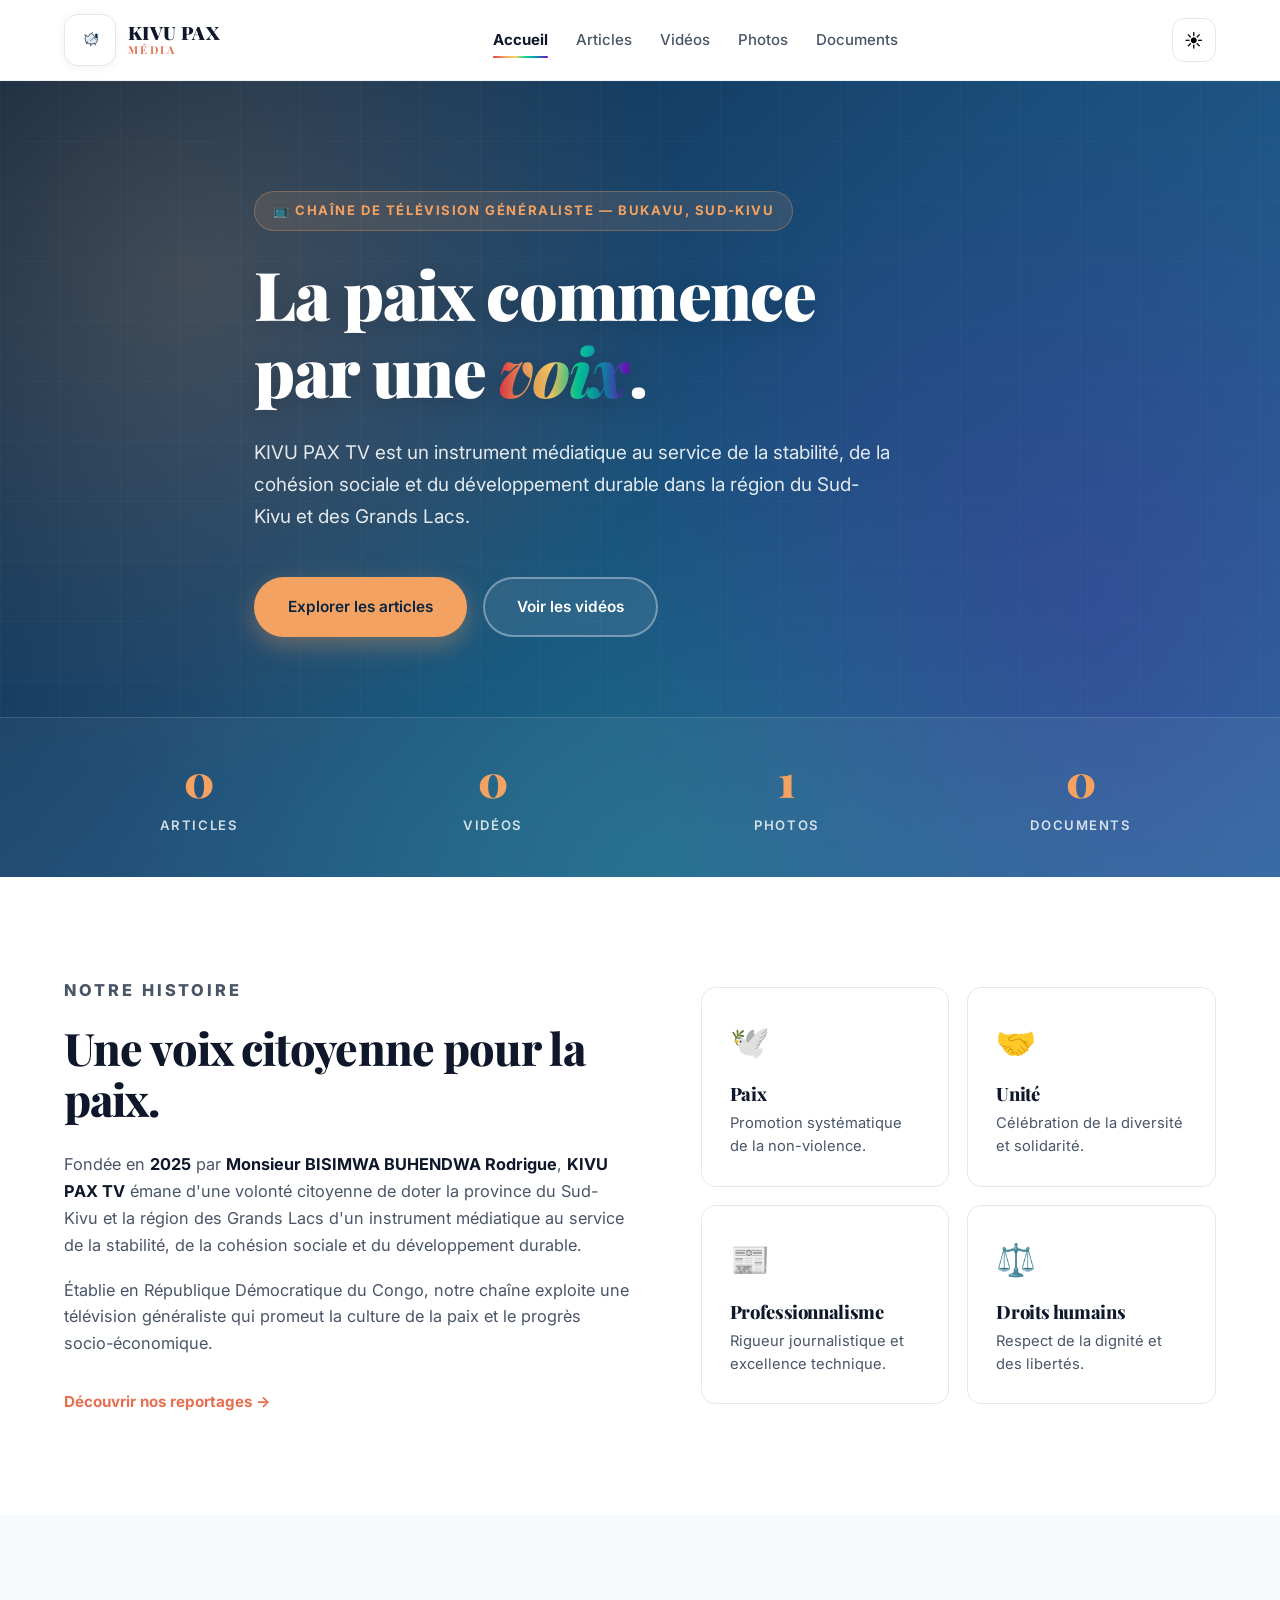
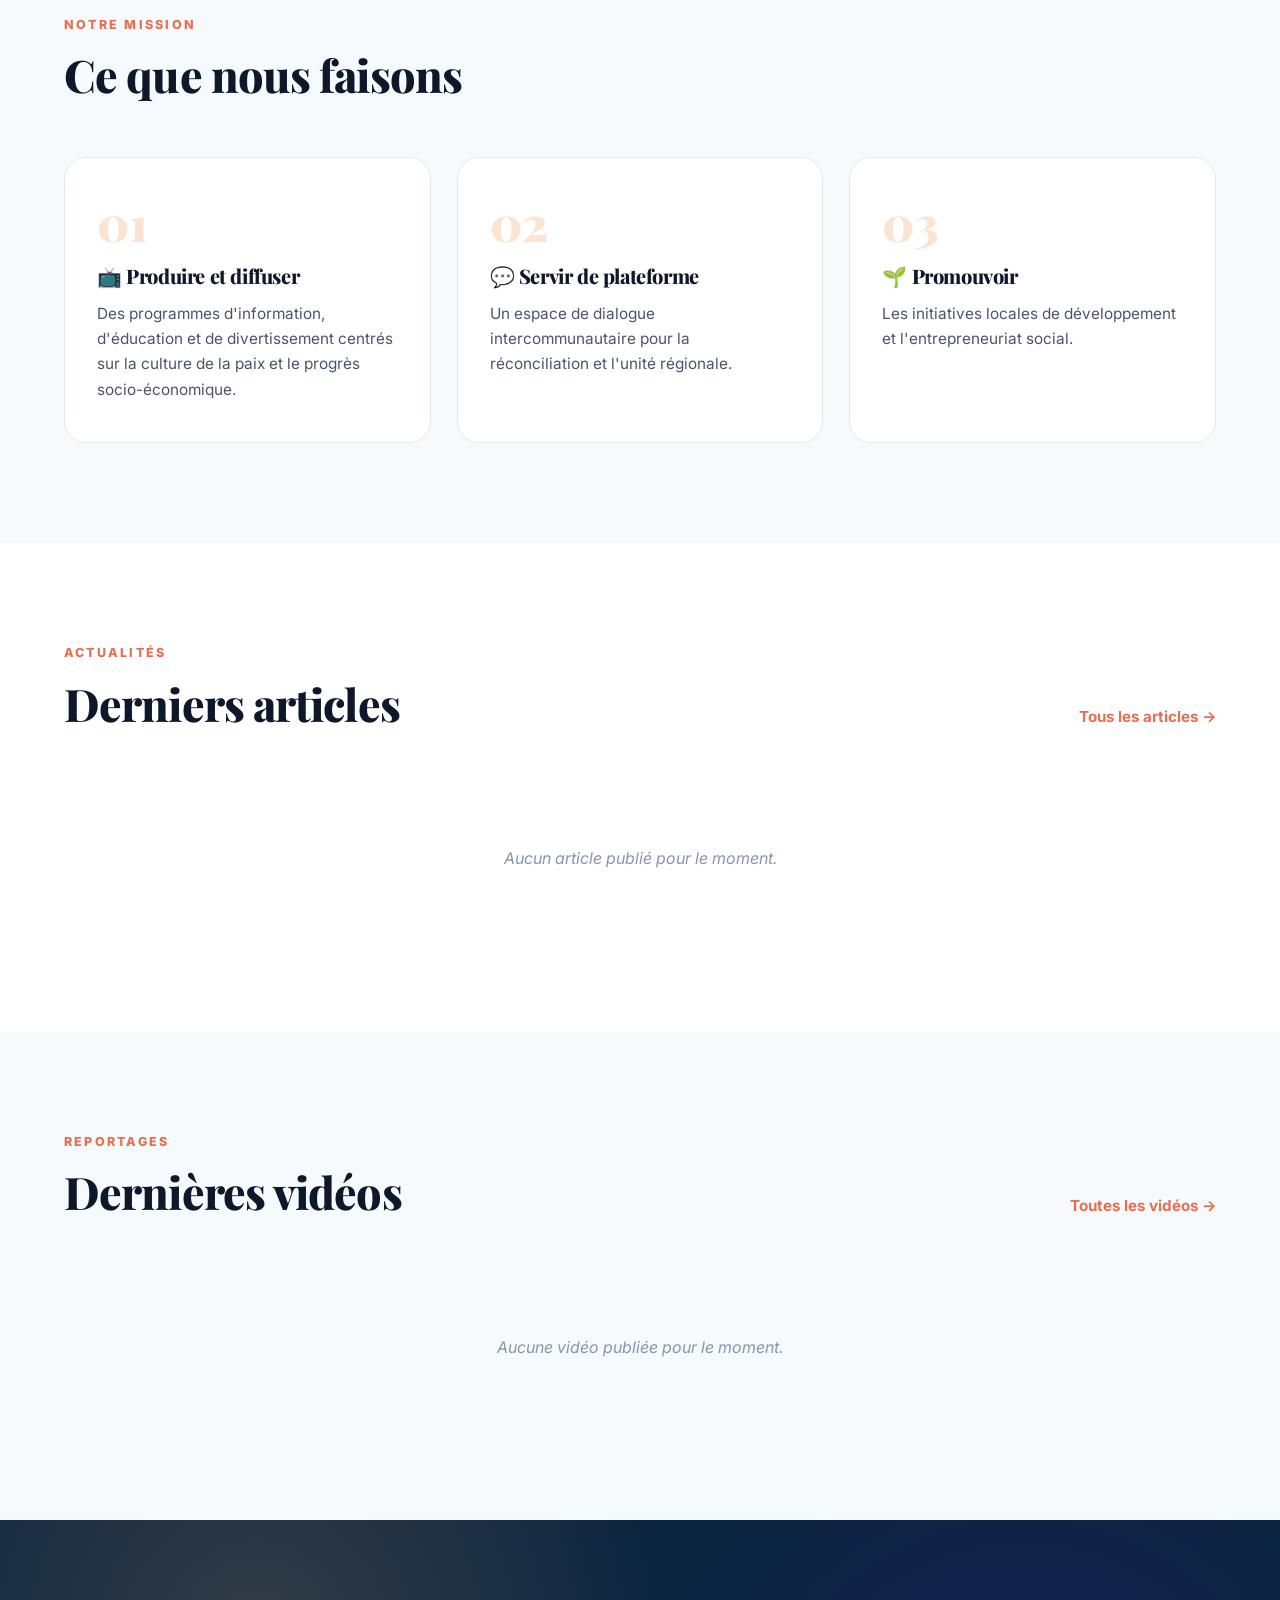
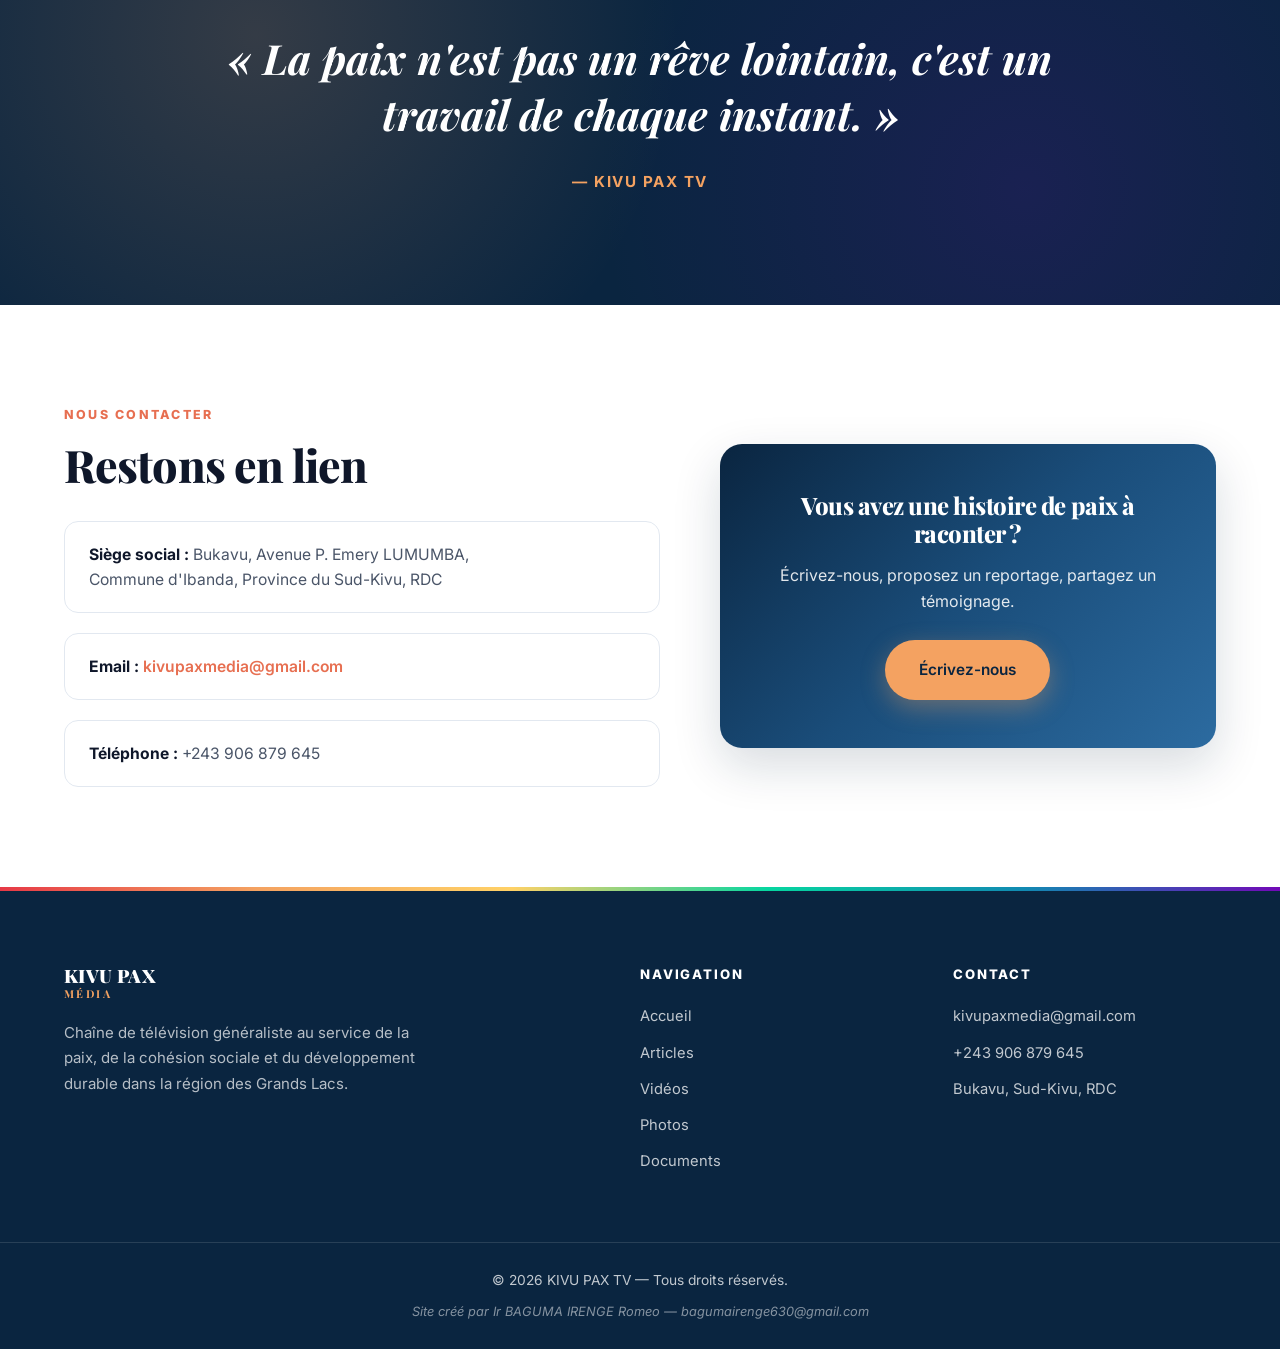
==== commit 7b0cd976: "Télévision → Média" ====
--- a/index.html
+++ b/index.html
@@ -34,7 +34,7 @@
             <path d="M 48 33 Q 50 37 53 38" fill="none" stroke="#0a2540" stroke-width="1.2" stroke-linecap="round"/>
           </svg>
         </span>
-        <span class="logo-text"><strong>KIVU PAX</strong><em>Télévision</em></span>
+        <span class="logo-text"><strong>KIVU PAX</strong><em>Média</em></span>
       </a>
       <nav class="main-nav" id="mainNav">
         <a href="index.html" class="active">Accueil</a>
@@ -154,7 +154,7 @@
   <footer class="site-footer">
     <div class="container footer-grid">
       <div>
-        <a href="index.html" class="logo logo-footer"><span class="logo-text"><strong>KIVU PAX</strong><em>Télévision</em></span></a>
+        <a href="index.html" class="logo logo-footer"><span class="logo-text"><strong>KIVU PAX</strong><em>Média</em></span></a>
         <p class="footer-desc">Chaîne de télévision généraliste au service de la paix, de la cohésion sociale et du développement durable dans la région des Grands Lacs.</p>
       </div>
       <div>
@@ -184,4 +184,4 @@
 
   <script src="js/script.js"></script>
 </body>
-</html>+</html>
